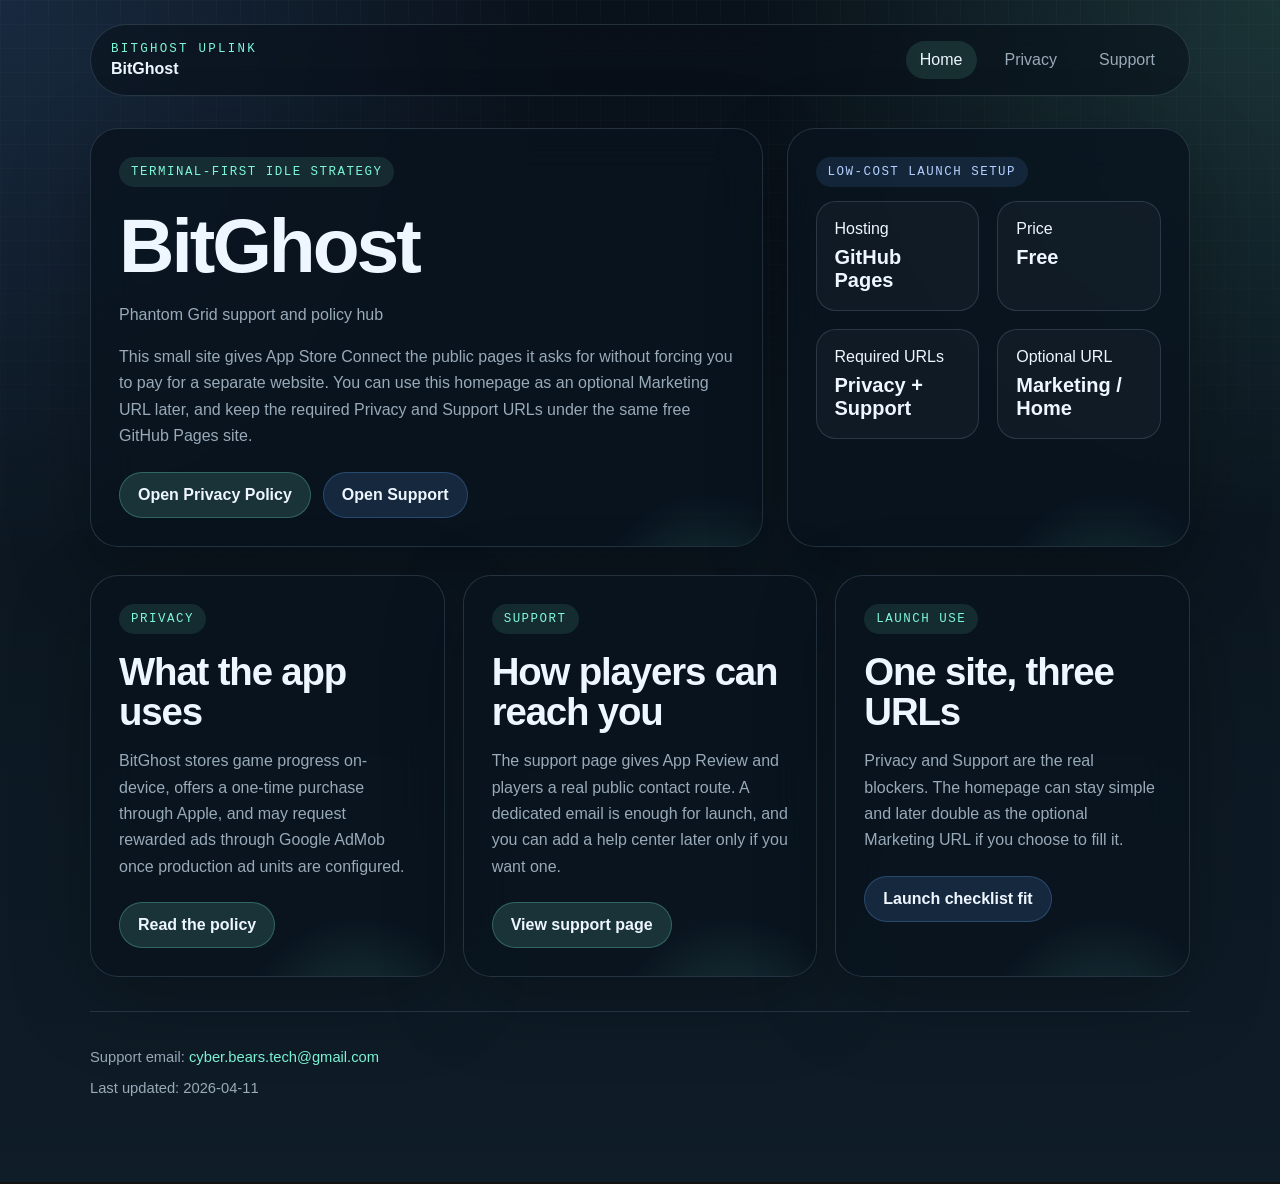
==== index.html @ 114a4183 "docs(site): publish BitGhost launch site" ====
<!doctype html>
<html lang="en">
  <head>
    <meta charset="utf-8">
    <meta name="viewport" content="width=device-width, initial-scale=1">
    <title>BitGhost | Support and Policies</title>
    <meta
      name="description"
      content="BitGhost: Phantom Grid support, privacy policy, and launch information."
    >
    <link rel="stylesheet" href="./assets/styles.css">
    <script defer src="./assets/site-config.js"></script>
    <script defer src="./assets/site.js"></script>
  </head>
  <body>
    <div class="page-shell">
      <header class="topbar">
        <div class="brand">
          <span class="brand-mark">BitGhost uplink</span>
          <span class="brand-title" data-app-name>BitGhost</span>
        </div>
        <nav class="nav-links" aria-label="Primary">
          <a class="is-active" href="./">Home</a>
          <a href="./privacy/">Privacy</a>
          <a href="./support/">Support</a>
        </nav>
      </header>

      <div class="setup-banner" data-setup-banner hidden>
        Replace the placeholder support email in <code>docs/site/assets/site-config.js</code> before publishing.
      </div>

      <main>
        <section class="hero">
          <article class="hero-panel">
            <div class="eyebrow">Terminal-first idle strategy</div>
            <h1><span data-app-name>BitGhost</span></h1>
            <p class="lead" data-app-subtitle>
              Phantom Grid support and policy hub
            </p>
            <p class="section-copy">
              This small site gives App Store Connect the public pages it asks for without forcing you to
              pay for a separate website. You can use this homepage as an optional Marketing URL later, and
              keep the required Privacy and Support URLs under the same free GitHub Pages site.
            </p>
            <div class="hero-actions">
              <a class="button-link" href="./privacy/">Open Privacy Policy</a>
              <a class="button-link secondary" href="./support/">Open Support</a>
              <a class="button-link secondary" data-app-store-link href="">App Store</a>
            </div>
          </article>

          <aside class="hero-panel">
            <div class="status-stack">
              <span class="status-pill">Low-cost launch setup</span>
              <div class="metrics">
                <div class="metric">
                  <span>Hosting</span>
                  <strong>GitHub Pages</strong>
                </div>
                <div class="metric">
                  <span>Price</span>
                  <strong>Free</strong>
                </div>
                <div class="metric">
                  <span>Required URLs</span>
                  <strong>Privacy + Support</strong>
                </div>
                <div class="metric">
                  <span>Optional URL</span>
                  <strong>Marketing / Home</strong>
                </div>
              </div>
            </div>
          </aside>
        </section>

        <section class="card-grid">
          <article class="card">
            <div class="eyebrow">Privacy</div>
            <h2>What the app uses</h2>
            <p>
              BitGhost stores game progress on-device, offers a one-time purchase through Apple, and may
              request rewarded ads through Google AdMob once production ad units are configured.
            </p>
            <div class="link-row">
              <a class="button-link" href="./privacy/">Read the policy</a>
            </div>
          </article>

          <article class="card">
            <div class="eyebrow">Support</div>
            <h2>How players can reach you</h2>
            <p>
              The support page gives App Review and players a real public contact route. A dedicated email is
              enough for launch, and you can add a help center later only if you want one.
            </p>
            <div class="link-row">
              <a class="button-link" href="./support/">View support page</a>
            </div>
          </article>

          <article class="card">
            <div class="eyebrow">Launch use</div>
            <h2>One site, three URLs</h2>
            <p>
              Privacy and Support are the real blockers. The homepage can stay simple and later double as the
              optional Marketing URL if you choose to fill it.
            </p>
            <div class="link-row">
              <a class="button-link secondary" href="./support/">Launch checklist fit</a>
            </div>
          </article>
        </section>
      </main>

      <footer class="footer">
        <p>
          Support email: <a data-support-email href="mailto:replace-with-your-support-email@example.com">replace-with-your-support-email@example.com</a>
        </p>
        <p>
          Last updated: <span data-last-updated>2026-04-11</span>
        </p>
      </footer>
    </div>
  </body>
</html>
---- assets/styles.css ----
:root {
  color-scheme: dark;
  --bg: #09111a;
  --bg-2: #0f1d28;
  --card: rgba(9, 20, 30, 0.84);
  --card-strong: rgba(11, 25, 37, 0.94);
  --text: #eef6ff;
  --muted: #99aab8;
  --line: rgba(162, 191, 214, 0.18);
  --accent: #7ef7d7;
  --accent-2: #66a8ff;
  --warn: #ffcf78;
  --shadow: 0 24px 80px rgba(0, 0, 0, 0.28);
  --title-font: "Avenir Next", "Segoe UI", "Helvetica Neue", sans-serif;
  --mono-font: "SF Mono", "Roboto Mono", "Menlo", monospace;
}

* {
  box-sizing: border-box;
}

html,
body {
  margin: 0;
  min-height: 100%;
  background:
    radial-gradient(circle at top left, rgba(102, 168, 255, 0.16), transparent 32%),
    radial-gradient(circle at top right, rgba(126, 247, 215, 0.15), transparent 30%),
    linear-gradient(180deg, var(--bg), var(--bg-2));
  color: var(--text);
  font-family: var(--title-font);
}

body::before {
  content: "";
  position: fixed;
  inset: 0;
  background-image:
    linear-gradient(rgba(255, 255, 255, 0.03) 1px, transparent 1px),
    linear-gradient(90deg, rgba(255, 255, 255, 0.03) 1px, transparent 1px);
  background-size: 24px 24px;
  mask-image: linear-gradient(180deg, rgba(0, 0, 0, 0.7), transparent 85%);
  pointer-events: none;
}

a {
  color: var(--accent);
  text-decoration: none;
}

a:hover {
  color: var(--text);
}

.page-shell {
  width: min(1100px, calc(100% - 32px));
  margin: 0 auto;
  padding: 24px 0 72px;
}

.topbar {
  display: flex;
  align-items: center;
  justify-content: space-between;
  gap: 16px;
  margin-bottom: 32px;
  padding: 16px 20px;
  background: rgba(8, 16, 24, 0.55);
  border: 1px solid var(--line);
  border-radius: 999px;
  backdrop-filter: blur(16px);
}

.brand {
  display: flex;
  flex-direction: column;
  gap: 4px;
}

.brand-mark {
  font-family: var(--mono-font);
  font-size: 0.78rem;
  letter-spacing: 0.18em;
  text-transform: uppercase;
  color: var(--accent);
}

.brand-title {
  font-size: 1rem;
  font-weight: 700;
}

.nav-links {
  display: flex;
  flex-wrap: wrap;
  gap: 14px;
}

.nav-links a {
  padding: 10px 14px;
  border-radius: 999px;
  color: var(--muted);
}

.nav-links a.is-active,
.nav-links a:hover {
  background: rgba(126, 247, 215, 0.12);
  color: var(--text);
}

.setup-banner {
  margin-bottom: 20px;
  padding: 14px 16px;
  border: 1px solid rgba(255, 207, 120, 0.42);
  border-radius: 18px;
  background: rgba(90, 58, 8, 0.28);
  color: #ffe3b4;
}

.hero {
  display: grid;
  grid-template-columns: minmax(0, 1.5fr) minmax(280px, 0.9fr);
  gap: 24px;
  align-items: stretch;
  margin-bottom: 28px;
}

.hero-panel,
.card,
.section-card {
  position: relative;
  overflow: hidden;
  padding: 28px;
  border: 1px solid var(--line);
  border-radius: 28px;
  background: var(--card);
  box-shadow: var(--shadow);
  backdrop-filter: blur(22px);
}

.hero-panel::after,
.card::after,
.section-card::after {
  content: "";
  position: absolute;
  inset: auto -10% -45% auto;
  width: 240px;
  height: 240px;
  border-radius: 999px;
  background: radial-gradient(circle, rgba(126, 247, 215, 0.16), transparent 70%);
  pointer-events: none;
}

.eyebrow {
  display: inline-flex;
  align-items: center;
  gap: 8px;
  margin-bottom: 18px;
  padding: 8px 12px;
  border-radius: 999px;
  background: rgba(126, 247, 215, 0.1);
  color: var(--accent);
  font-family: var(--mono-font);
  font-size: 0.78rem;
  letter-spacing: 0.12em;
  text-transform: uppercase;
}

h1,
h2,
h3 {
  margin: 0 0 12px;
  line-height: 1.05;
}

h1 {
  font-size: clamp(2.5rem, 6vw, 4.8rem);
  letter-spacing: -0.04em;
}

h2 {
  font-size: clamp(1.6rem, 3vw, 2.4rem);
  letter-spacing: -0.03em;
}

h3 {
  font-size: 1.15rem;
}

.lead,
.section-copy,
.card p,
li,
.meta-list dd,
.meta-list dt {
  color: var(--muted);
  line-height: 1.65;
}

.hero-actions,
.link-row {
  display: flex;
  flex-wrap: wrap;
  gap: 12px;
  margin-top: 22px;
}

.button-link {
  display: inline-flex;
  align-items: center;
  justify-content: center;
  gap: 10px;
  min-height: 46px;
  padding: 0 18px;
  border-radius: 999px;
  border: 1px solid rgba(126, 247, 215, 0.26);
  background: rgba(126, 247, 215, 0.14);
  color: var(--text);
  font-weight: 600;
}

.button-link.secondary {
  border-color: rgba(102, 168, 255, 0.26);
  background: rgba(102, 168, 255, 0.14);
}

.status-stack {
  display: grid;
  gap: 14px;
}

.status-pill {
  display: inline-flex;
  align-items: center;
  width: fit-content;
  padding: 8px 12px;
  border-radius: 999px;
  background: rgba(102, 168, 255, 0.12);
  color: #b5d0ff;
  font-family: var(--mono-font);
  font-size: 0.78rem;
  text-transform: uppercase;
  letter-spacing: 0.12em;
}

.metrics,
.card-grid,
.policy-grid {
  display: grid;
  gap: 18px;
}

.metrics {
  grid-template-columns: repeat(2, minmax(0, 1fr));
}

.card-grid {
  grid-template-columns: repeat(3, minmax(0, 1fr));
}

.policy-grid {
  grid-template-columns: repeat(2, minmax(0, 1fr));
}

.metric {
  padding: 18px;
  border-radius: 20px;
  background: rgba(255, 255, 255, 0.03);
  border: 1px solid var(--line);
}

.metric strong,
.highlight-value {
  display: block;
  margin-top: 8px;
  color: var(--text);
  font-size: 1.25rem;
}

.section-stack {
  display: grid;
  gap: 20px;
}

.meta-list {
  display: grid;
  grid-template-columns: minmax(110px, 140px) 1fr;
  gap: 10px 16px;
  margin: 0;
}

.meta-list dt {
  font-family: var(--mono-font);
  font-size: 0.78rem;
  letter-spacing: 0.1em;
  text-transform: uppercase;
}

.meta-list dd {
  margin: 0;
}

.footer {
  margin-top: 34px;
  padding-top: 22px;
  border-top: 1px solid var(--line);
  color: var(--muted);
  font-size: 0.92rem;
}

.list-tight {
  margin: 0;
  padding-left: 18px;
}

.list-tight li + li {
  margin-top: 10px;
}

@media (max-width: 860px) {
  .hero,
  .card-grid,
  .policy-grid {
    grid-template-columns: 1fr;
  }

  .topbar {
    border-radius: 26px;
    align-items: flex-start;
  }

  .metrics {
    grid-template-columns: 1fr;
  }
}

@media (max-width: 580px) {
  .page-shell {
    width: min(100% - 20px, 1100px);
    padding-top: 18px;
  }

  .hero-panel,
  .card,
  .section-card {
    padding: 22px;
    border-radius: 24px;
  }

  .topbar {
    padding: 14px 16px;
  }

  .meta-list {
    grid-template-columns: 1fr;
    gap: 6px;
  }
}
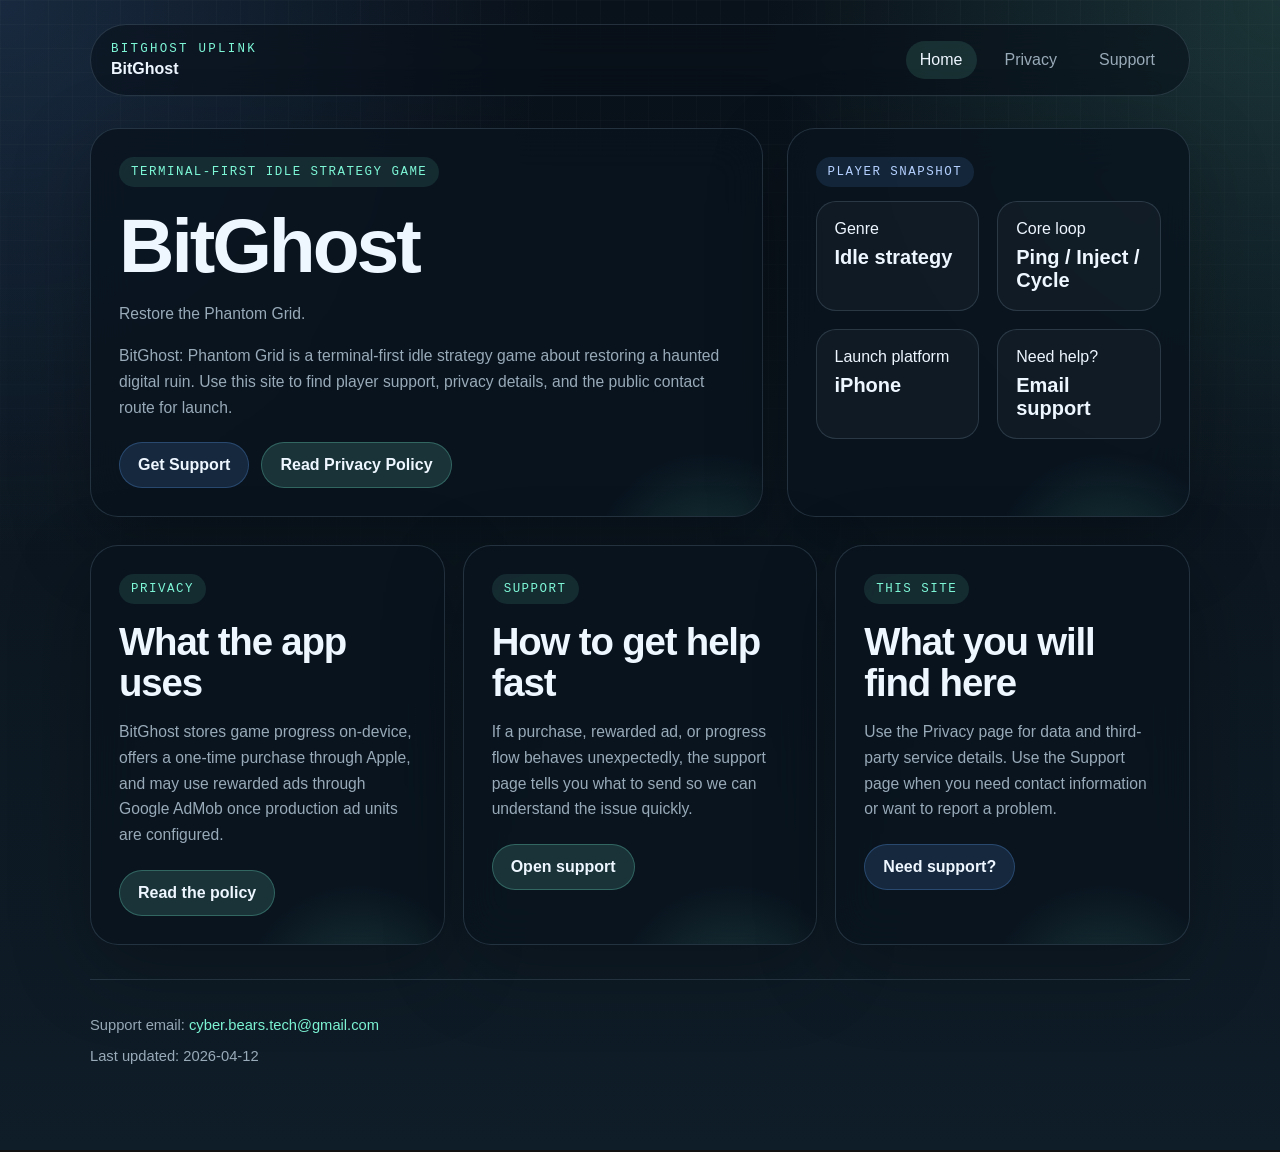
==== commit 296d5984: "docs(site): sync public launch site" ====
--- a/index.html
+++ b/index.html
@@ -3,10 +3,10 @@
   <head>
     <meta charset="utf-8">
     <meta name="viewport" content="width=device-width, initial-scale=1">
-    <title>BitGhost | Support and Policies</title>
+    <title>BitGhost: Phantom Grid | Player Support</title>
     <meta
       name="description"
-      content="BitGhost: Phantom Grid support, privacy policy, and launch information."
+      content="Player support, privacy details, and launch information for BitGhost: Phantom Grid."
     >
     <link rel="stylesheet" href="./assets/styles.css">
     <script defer src="./assets/site-config.js"></script>
@@ -27,48 +27,48 @@
       </header>
 
       <div class="setup-banner" data-setup-banner hidden>
-        Replace the placeholder support email in <code>docs/site/assets/site-config.js</code> before publishing.
+        Update the support email in <code>docs/site/assets/site-config.js</code> before publishing.
       </div>
 
       <main>
         <section class="hero">
           <article class="hero-panel">
-            <div class="eyebrow">Terminal-first idle strategy</div>
+            <div class="eyebrow">Terminal-first idle strategy game</div>
             <h1><span data-app-name>BitGhost</span></h1>
             <p class="lead" data-app-subtitle>
-              Phantom Grid support and policy hub
+              Restore the Phantom Grid.
             </p>
             <p class="section-copy">
-              This small site gives App Store Connect the public pages it asks for without forcing you to
-              pay for a separate website. You can use this homepage as an optional Marketing URL later, and
-              keep the required Privacy and Support URLs under the same free GitHub Pages site.
+              BitGhost: Phantom Grid is a terminal-first idle strategy game about restoring a haunted digital
+              ruin. Use this site to find player support, privacy details, and the public contact route for
+              launch.
             </p>
             <div class="hero-actions">
-              <a class="button-link" href="./privacy/">Open Privacy Policy</a>
-              <a class="button-link secondary" href="./support/">Open Support</a>
-              <a class="button-link secondary" data-app-store-link href="">App Store</a>
+              <a class="button-link secondary" href="./support/">Get Support</a>
+              <a class="button-link" href="./privacy/">Read Privacy Policy</a>
+              <a class="button-link secondary" data-app-store-link href="">View on the App Store</a>
             </div>
           </article>
 
           <aside class="hero-panel">
             <div class="status-stack">
-              <span class="status-pill">Low-cost launch setup</span>
+              <span class="status-pill">Player snapshot</span>
               <div class="metrics">
                 <div class="metric">
-                  <span>Hosting</span>
-                  <strong>GitHub Pages</strong>
+                  <span>Genre</span>
+                  <strong>Idle strategy</strong>
                 </div>
                 <div class="metric">
-                  <span>Price</span>
-                  <strong>Free</strong>
+                  <span>Core loop</span>
+                  <strong>Ping / Inject / Cycle</strong>
                 </div>
                 <div class="metric">
-                  <span>Required URLs</span>
-                  <strong>Privacy + Support</strong>
+                  <span>Launch platform</span>
+                  <strong>iPhone</strong>
                 </div>
                 <div class="metric">
-                  <span>Optional URL</span>
-                  <strong>Marketing / Home</strong>
+                  <span>Need help?</span>
+                  <strong>Email support</strong>
                 </div>
               </div>
             </div>
@@ -80,8 +80,8 @@
             <div class="eyebrow">Privacy</div>
             <h2>What the app uses</h2>
             <p>
-              BitGhost stores game progress on-device, offers a one-time purchase through Apple, and may
-              request rewarded ads through Google AdMob once production ad units are configured.
+              BitGhost stores game progress on-device, offers a one-time purchase through Apple, and may use
+              rewarded ads through Google AdMob once production ad units are configured.
             </p>
             <div class="link-row">
               <a class="button-link" href="./privacy/">Read the policy</a>
@@ -90,25 +90,25 @@
 
           <article class="card">
             <div class="eyebrow">Support</div>
-            <h2>How players can reach you</h2>
+            <h2>How to get help fast</h2>
             <p>
-              The support page gives App Review and players a real public contact route. A dedicated email is
-              enough for launch, and you can add a help center later only if you want one.
+              If a purchase, rewarded ad, or progress flow behaves unexpectedly, the support page tells you
+              what to send so we can understand the issue quickly.
             </p>
             <div class="link-row">
-              <a class="button-link" href="./support/">View support page</a>
+              <a class="button-link" href="./support/">Open support</a>
             </div>
           </article>
 
           <article class="card">
-            <div class="eyebrow">Launch use</div>
-            <h2>One site, three URLs</h2>
+            <div class="eyebrow">This site</div>
+            <h2>What you will find here</h2>
             <p>
-              Privacy and Support are the real blockers. The homepage can stay simple and later double as the
-              optional Marketing URL if you choose to fill it.
+              Use the Privacy page for data and third-party service details. Use the Support page when you
+              need contact information or want to report a problem.
             </p>
             <div class="link-row">
-              <a class="button-link secondary" href="./support/">Launch checklist fit</a>
+              <a class="button-link secondary" href="./support/">Need support?</a>
             </div>
           </article>
         </section>
@@ -116,10 +116,10 @@
 
       <footer class="footer">
         <p>
-          Support email: <a data-support-email href="mailto:replace-with-your-support-email@example.com">replace-with-your-support-email@example.com</a>
+          Support email: <a data-support-email href="mailto:cyber.bears.tech@gmail.com">cyber.bears.tech@gmail.com</a>
         </p>
         <p>
-          Last updated: <span data-last-updated>2026-04-11</span>
+          Last updated: <span data-last-updated>2026-04-12</span>
         </p>
       </footer>
     </div>
--- a/assets/styles.css
+++ b/assets/styles.css
@@ -97,6 +97,9 @@
 }
 
 .nav-links a {
+  display: inline-flex;
+  align-items: center;
+  justify-content: center;
   padding: 10px 14px;
   border-radius: 999px;
   color: var(--muted);
@@ -193,6 +196,7 @@
 li,
 .meta-list dd,
 .meta-list dt {
+  font-size: 0.98rem;
   color: var(--muted);
   line-height: 1.65;
 }
@@ -275,6 +279,7 @@
   margin-top: 8px;
   color: var(--text);
   font-size: 1.25rem;
+  overflow-wrap: anywhere;
 }
 
 .section-stack {
@@ -348,11 +353,38 @@
   }
 
   .topbar {
+    flex-direction: column;
+    align-items: stretch;
+    gap: 12px;
     padding: 14px 16px;
+    border-radius: 22px;
+  }
+
+  .nav-links {
+    width: 100%;
+    display: grid;
+    grid-template-columns: repeat(3, minmax(0, 1fr));
+    gap: 8px;
+  }
+
+  .nav-links a {
+    width: 100%;
+    padding: 10px 8px;
+    text-align: center;
   }
 
   .meta-list {
     grid-template-columns: 1fr;
     gap: 6px;
   }
-}
+
+  .lead,
+  .section-copy,
+  .card p,
+  li,
+  .meta-list dd,
+  .meta-list dt {
+    font-size: 1rem;
+    line-height: 1.72;
+  }
+}
